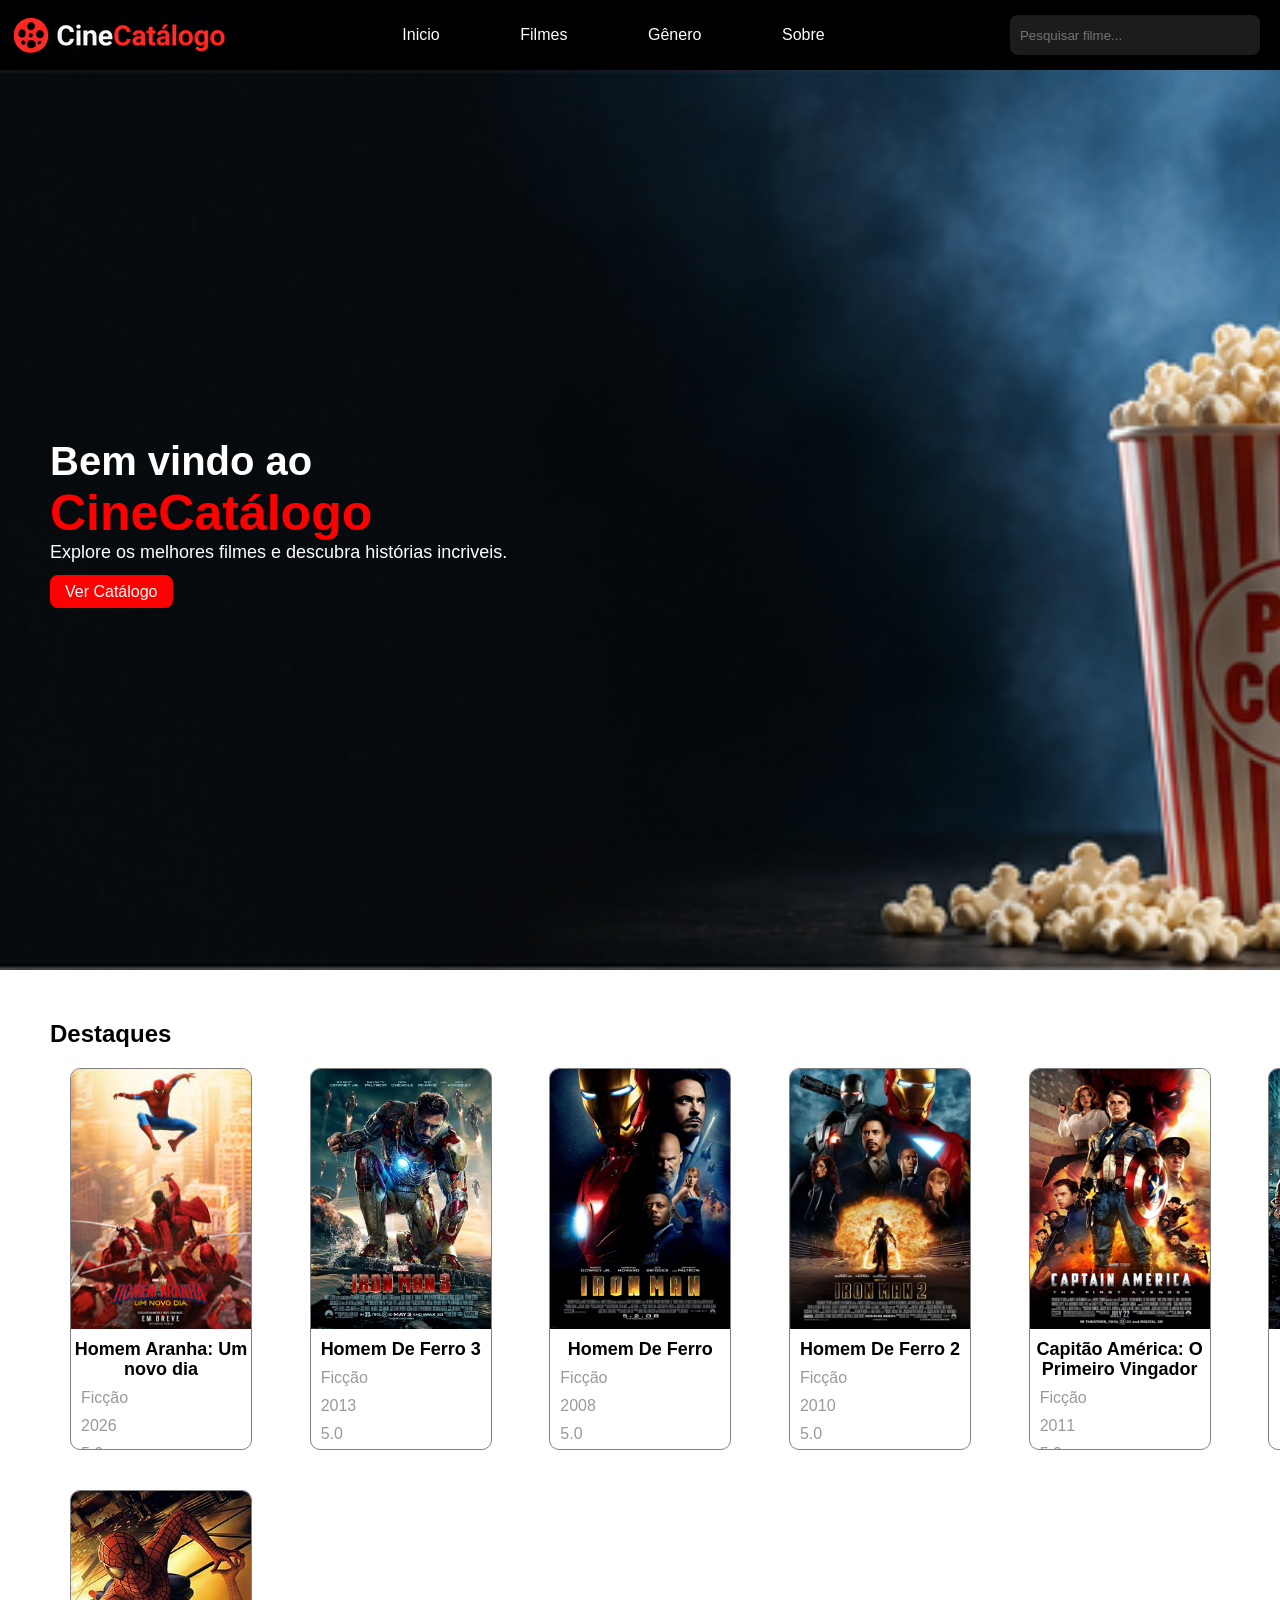
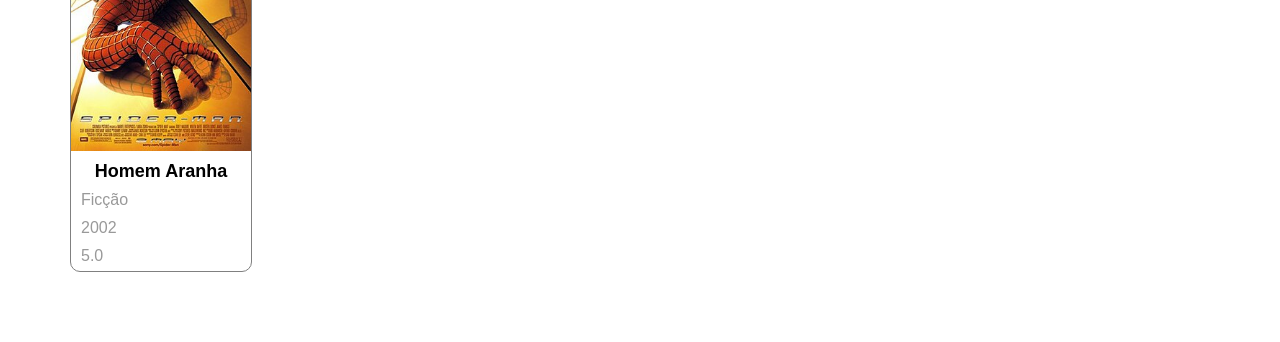
==== Filmes #14/index.html @ d489cab9 "Add files via upload" ====
<html>
<head>
	<title>Cine Catalogo</title>
	<link rel="stylesheet" href="style.css">
</head>

<body>
	<header>
	 <div class="logo">
	 	<img src="images/logo-cine.png">
	 </div>
	<ul>
		<li><a href="#">Inicio</a></li>
		<li><a href="#">Filmes</a></li>
		<li><a href="#">Gênero</a></li>
		<li><a href="#">Sobre</a></li>
	</ul>
	<div class="pesquisa">
		<input type="text" placeholder="Pesquisar filme...">
	</div>	
		</header>
	<main>
		<div class="slide">

			<div class="descricao-slide">

		<h3>Bem vindo ao</h3>
                <h2>CineCatálogo</h2>
                <p>Explore os melhores filmes e descubra histórias incriveis.</p>
                <a href="#">Ver Catálogo</a>

			</div>

		</div>
		

		<div class="catalogo">
			
			<ul>
            <div class="destaque-vertodos">
		<h2>Destaques</h2>
		<a href="#"><strong>Ver todos</strong></a>
			    </div>
				<li>
					<img src="images/homemaranha.jpeg"/>
					<h2>Homem Aranha: Um novo dia</h2>
					<div class="categoria">Ficção</div>
					<div class="lancamento">2026</div>
					<div class="avaliacao">5.0</div>
				</li>
				<li>
					<img src="images/Iron_Man_3_poster.jpg"/>
					<h2>Homem De Ferro 3</h2>
					<div class="categoria">Ficção</div>
					<div class="lancamento">2013</div>
					<div class="avaliacao">5.0</div>
				</li>
				<li>
					<img src="images/Iron_Man_poster.jpg"/>
					<h2>Homem De Ferro</h2>
					<div class="categoria">Ficção</div>
					<div class="lancamento">2008</div>
					<div class="avaliacao">5.0</div>
				</li>
				<li>
					<img src="images/Iron_Man_2_poster.jpg"/>
					<h2>Homem De Ferro 2</h2>
					<div class="categoria">Ficção</div>
					<div class="lancamento">2010</div>
					<div class="avaliacao">5.0</div>
				</li>
				<li>
					<img src="images/Capitão_América_1.jpg"/>
					<h2>Capitão América: O Primeiro Vingador</h2>
					<div class="categoria">Ficção</div>
					<div class="lancamento">2011</div>
					<div class="avaliacao">5.0</div>
				</li>
				<li>
					<img src="images/The_Avengers.jpg"/>
					<h2>Os Vingadores</h2>
					<div class="categoria">Ficção</div>
					<div class="lancamento">2012</div>
					<div class="avaliacao">5.0</div>
				</li>
				<li>
					<img src="images/Spider-Man_NWTH.jpg"/>
					<h2>Homem-Aranha: Sem Volta para Casa</h2>
					<div class="categoria">Ficção</div>
					<div class="lancamento">2021</div>
					<div class="avaliacao">5.0</div>
				</li>
				<li>
					<img src="images/Spider-Man_TM.jpg"/>
					<h2>Homem Aranha</h2>
					<div class="categoria">Ficção</div>
					<div class="lancamento">2002</div>
					<div class="avaliacao">5.0</div>
				</li>

			</ul>
		</div>

	</main>
</body>
</html>
---- Filmes #14/style.css ----
body{
	font-family:arial;
}
*{
	margin: 0; padding: 0;
}
header {
	height:70px;
	width: 100%;
	background:black;
	display: flex;
	justify-content: space-between;
	align-items: center;
}
ul {
	display: flex;
	justify-content: space-between;
	width: 33%;
}
header a{
	color: white;
	text-decoration: none;
}
header input{
	margin:20px;
	width: 250px;
	height: 40px;
	border-radius:8px;
	background-color: #1C1C1C;
	border: none;
	text-align: justify;
	color:white;
}
header input::placeholder{
	padding-left: 10px;
}



main .slide{
	background: url("images/banner-principal.png");
	width:100%;
	height: 100vh;
	background-repeat: no-repeat;
	background-size:cover;
	display:flex;
	align-items:center;
}
main .slide h3{
    	color: white;
  	font-size: 40px;
}
main .slide h2{
	color:red;
	font-size:50px;
}
main .slide p{
	color:white;
	font-size: 18px;
	margin-bottom: 20px;
}
main .slide a{
	text-decoration:none;
	color:white;
	background: red;
	padding:8px 15px;
	border-radius:8px;
}
main .descricao-slide {
	margin-left: 50px;
}
main .catalogo{
	margin:50px;
}
main .catalogo ul .destaque-vertodos{
	display:flex;
	justify-content: space-between;
	width: 100%;
}
main .catalogo ul .destaque-vertodos a{
	text-decoration:none;
	color: red;
}
main .catalogo ul li{
	width: 180px;
	height: 380px;
	border: 1px solid gray;
	overflow: hidden;
	border-radius: 10px;
    	margin: 20px;
}
main .catalogo ul li img{
	width: 100%;
	height: 260px;
}
main .catalogo ul li h2{
	font-size: 18px;
	text-align: center;
   	line-height: 20px;
	margin: 10px 0;
}
main .catalogo ul li .categoria{
	color: #999;
	padding:0 0 10px 10px;
}
main .catalogo ul li .lancamento{
	color: #999;
	padding:0 0 10px 10px;	
}
main .catalogo ul li .avaliacao{
	color: #999;
	padding:0 0 10px 10px;
}
main .catalogo ul{
	width: 1660px;
    	display: flex;
  	flex-wrap: wrap;
 	margin: 0 auto;
}
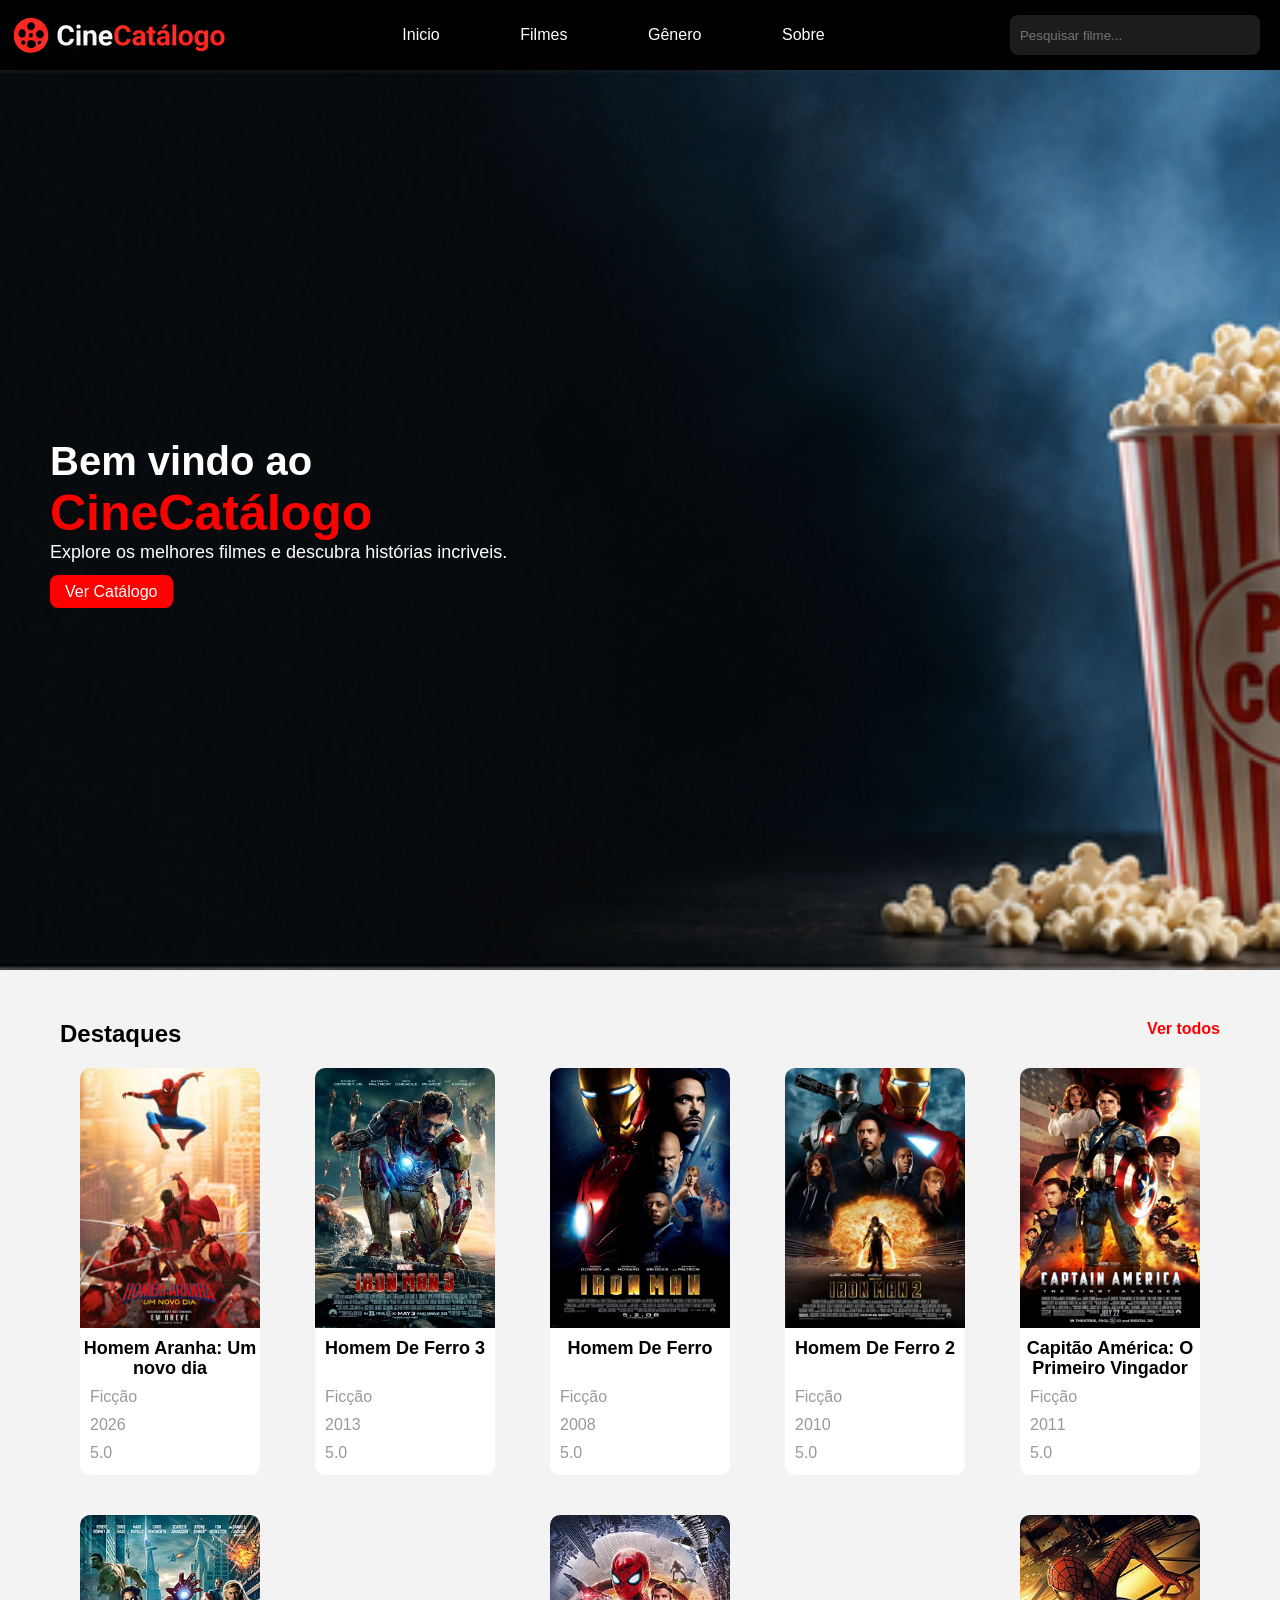
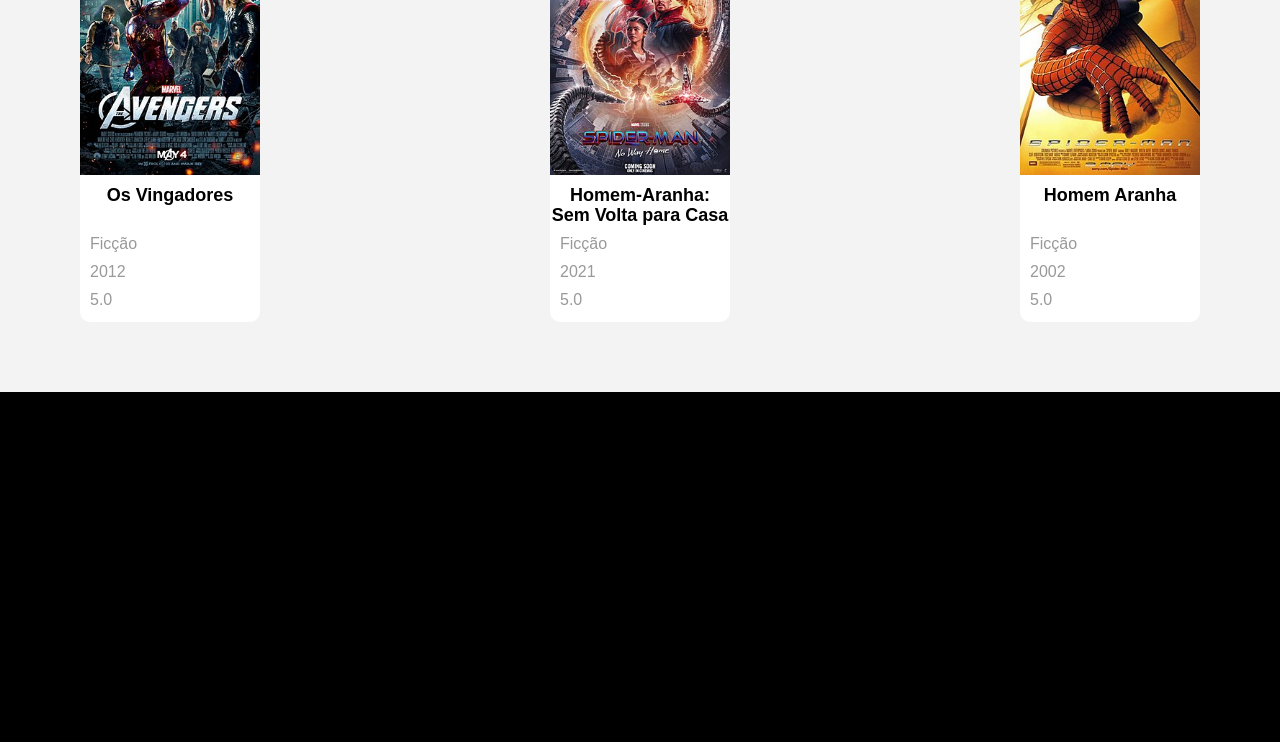
==== commit 67e922e7: "Add files via upload" ====
--- a/Filmes #14/index.html
+++ b/Filmes #14/index.html
@@ -102,5 +102,10 @@
 		</div>
 
 	</main>
-</body>
+
+	<footer>
+		
+	</footer>
+
+		</body>
 </html>
--- a/Filmes #14/style.css
+++ b/Filmes #14/style.css
@@ -1,7 +1,8 @@
 
 
 body{
-	font-family:arial;
+	font-family: "Arial";
+	background: #f3f3f3;
 }
 *{
 	margin: 0; padding: 0;
@@ -85,11 +86,11 @@
 }
 main .catalogo ul li{
 	width: 180px;
-	height: 380px;
-	border: 1px solid gray;
+	height: 407px;
 	overflow: hidden;
 	border-radius: 10px;
-    	margin: 20px;
+	margin: 20px;
+	background: #ffffff;
 }
 main .catalogo ul li img{
 	width: 100%;
@@ -98,8 +99,9 @@
 main .catalogo ul li h2{
 	font-size: 18px;
 	text-align: center;
-   	line-height: 20px;
+	line-height: 20px;
 	margin: 10px 0;
+	height: 40px;
 }
 main .catalogo ul li .categoria{
 	color: #999;
@@ -114,8 +116,13 @@
 	padding:0 0 10px 10px;
 }
 main .catalogo ul{
-	width: 1660px;
+	width: 1160px;
     	display: flex;
   	flex-wrap: wrap;
  	margin: 0 auto;
 }
+footer{
+	background: #000;
+	height: 350px;
+	width: 100%;
+}
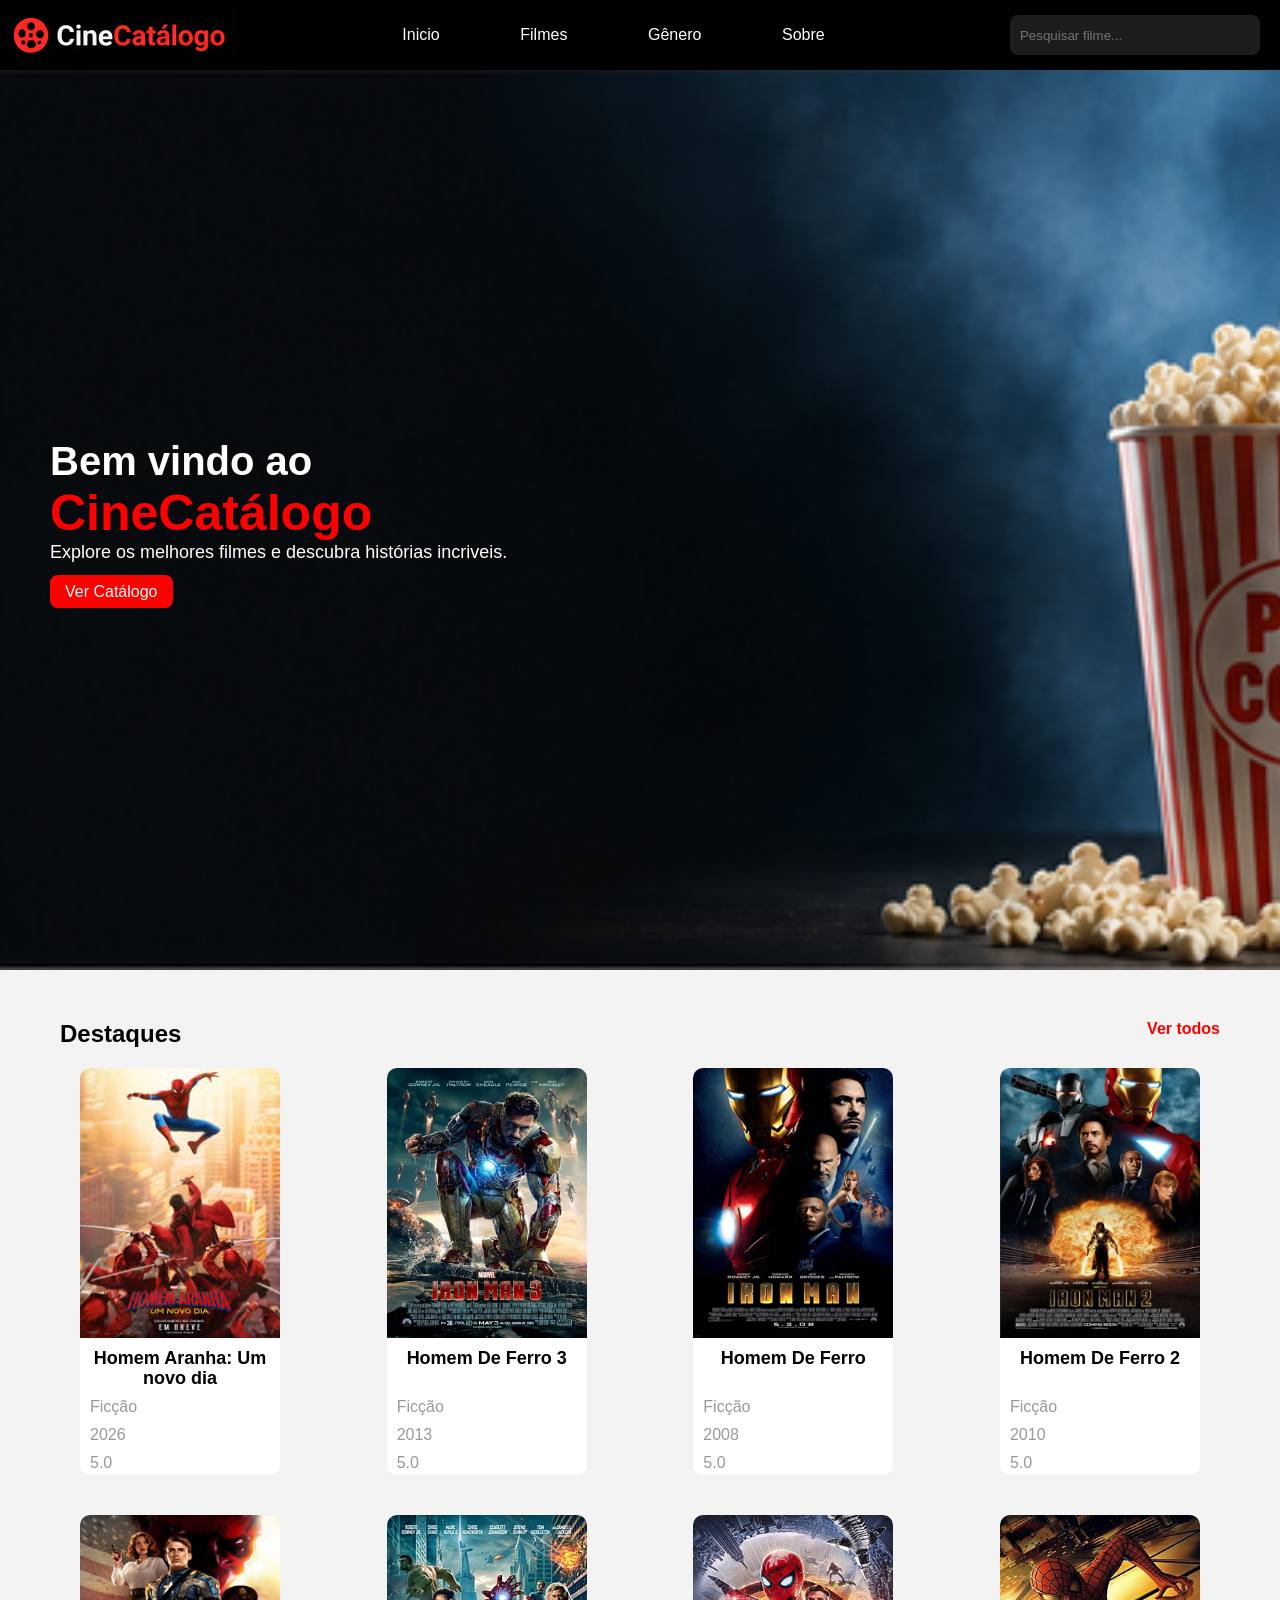
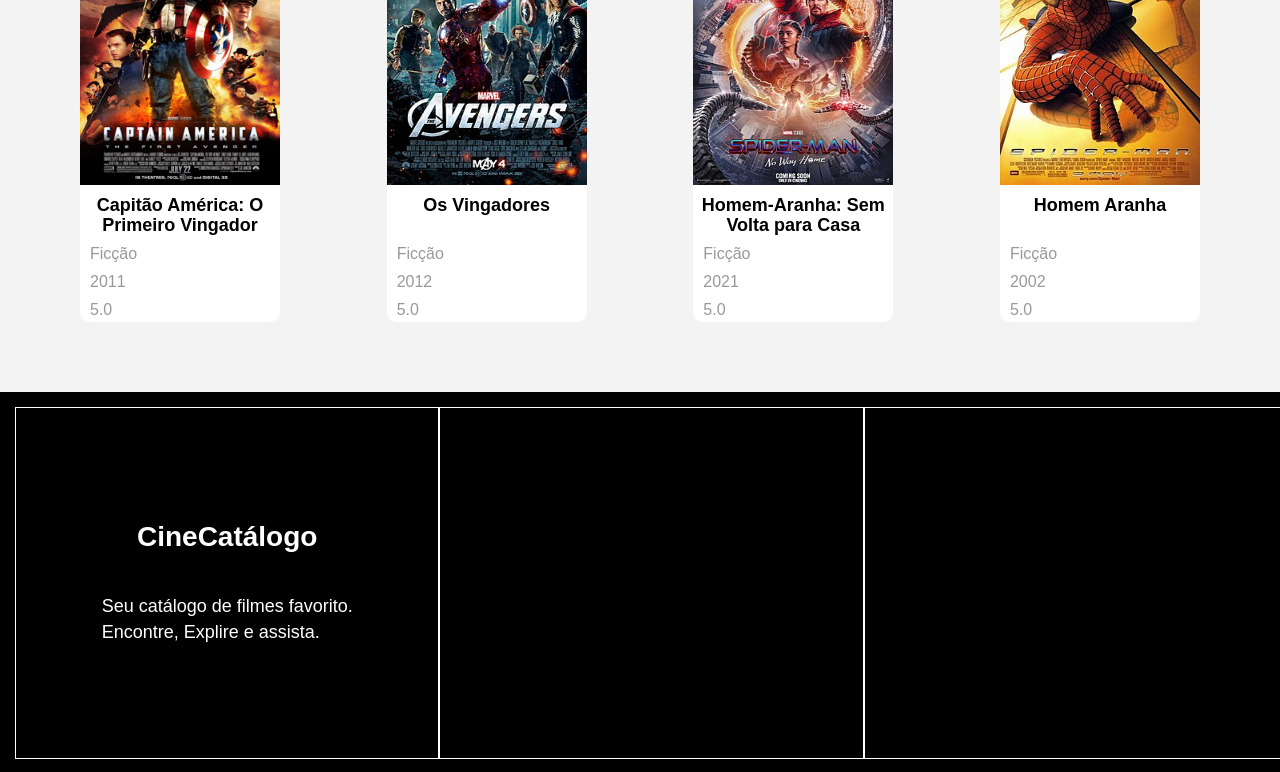
==== commit 6a914457: "Add files via upload" ====
--- a/Filmes #14/index.html
+++ b/Filmes #14/index.html
@@ -104,7 +104,14 @@
 	</main>
 
 	<footer>
-		
+            <div class="sobre">
+                <h2>CineCatálogo</h2>
+                <p>Seu catálogo de filmes favorito. <br>
+                Encontre, Explire e assista.</p>
+            </div>
+
+            <div class="menu"></div>
+            <div class="categoria"></div>
 	</footer>
 
 		</body>
--- a/Filmes #14/style.css
+++ b/Filmes #14/style.css
@@ -85,7 +85,7 @@
 	color: red;
 }
 main .catalogo ul li{
-	width: 180px;
+	width: 200px;
 	height: 407px;
 	overflow: hidden;
 	border-radius: 10px;
@@ -94,7 +94,7 @@
 }
 main .catalogo ul li img{
 	width: 100%;
-	height: 260px;
+	height: 270px;
 }
 main .catalogo ul li h2{
 	font-size: 18px;
@@ -117,7 +117,7 @@
 }
 main .catalogo ul{
 	width: 1160px;
-    	display: flex;
+    display: flex;
   	flex-wrap: wrap;
  	margin: 0 auto;
 }
@@ -125,4 +125,27 @@
 	background: #000;
 	height: 350px;
 	width: 100%;
-}+    display: flex;
+    padding: 15px;
+}
+footer div{
+    width: 33%;
+    height:350px;
+    border: 1px solid #fff;
+}
+footer .sobre{
+    color:white;
+    display:flex;
+    flex-direction:column;
+    justify-content:center;
+    align-items:center;
+}
+footer h2{
+    font-size: 28px;
+    margin:20px;
+}
+footer p{
+    font-size: 18px;
+    line-height: 26px;
+    margin:20px;
+}
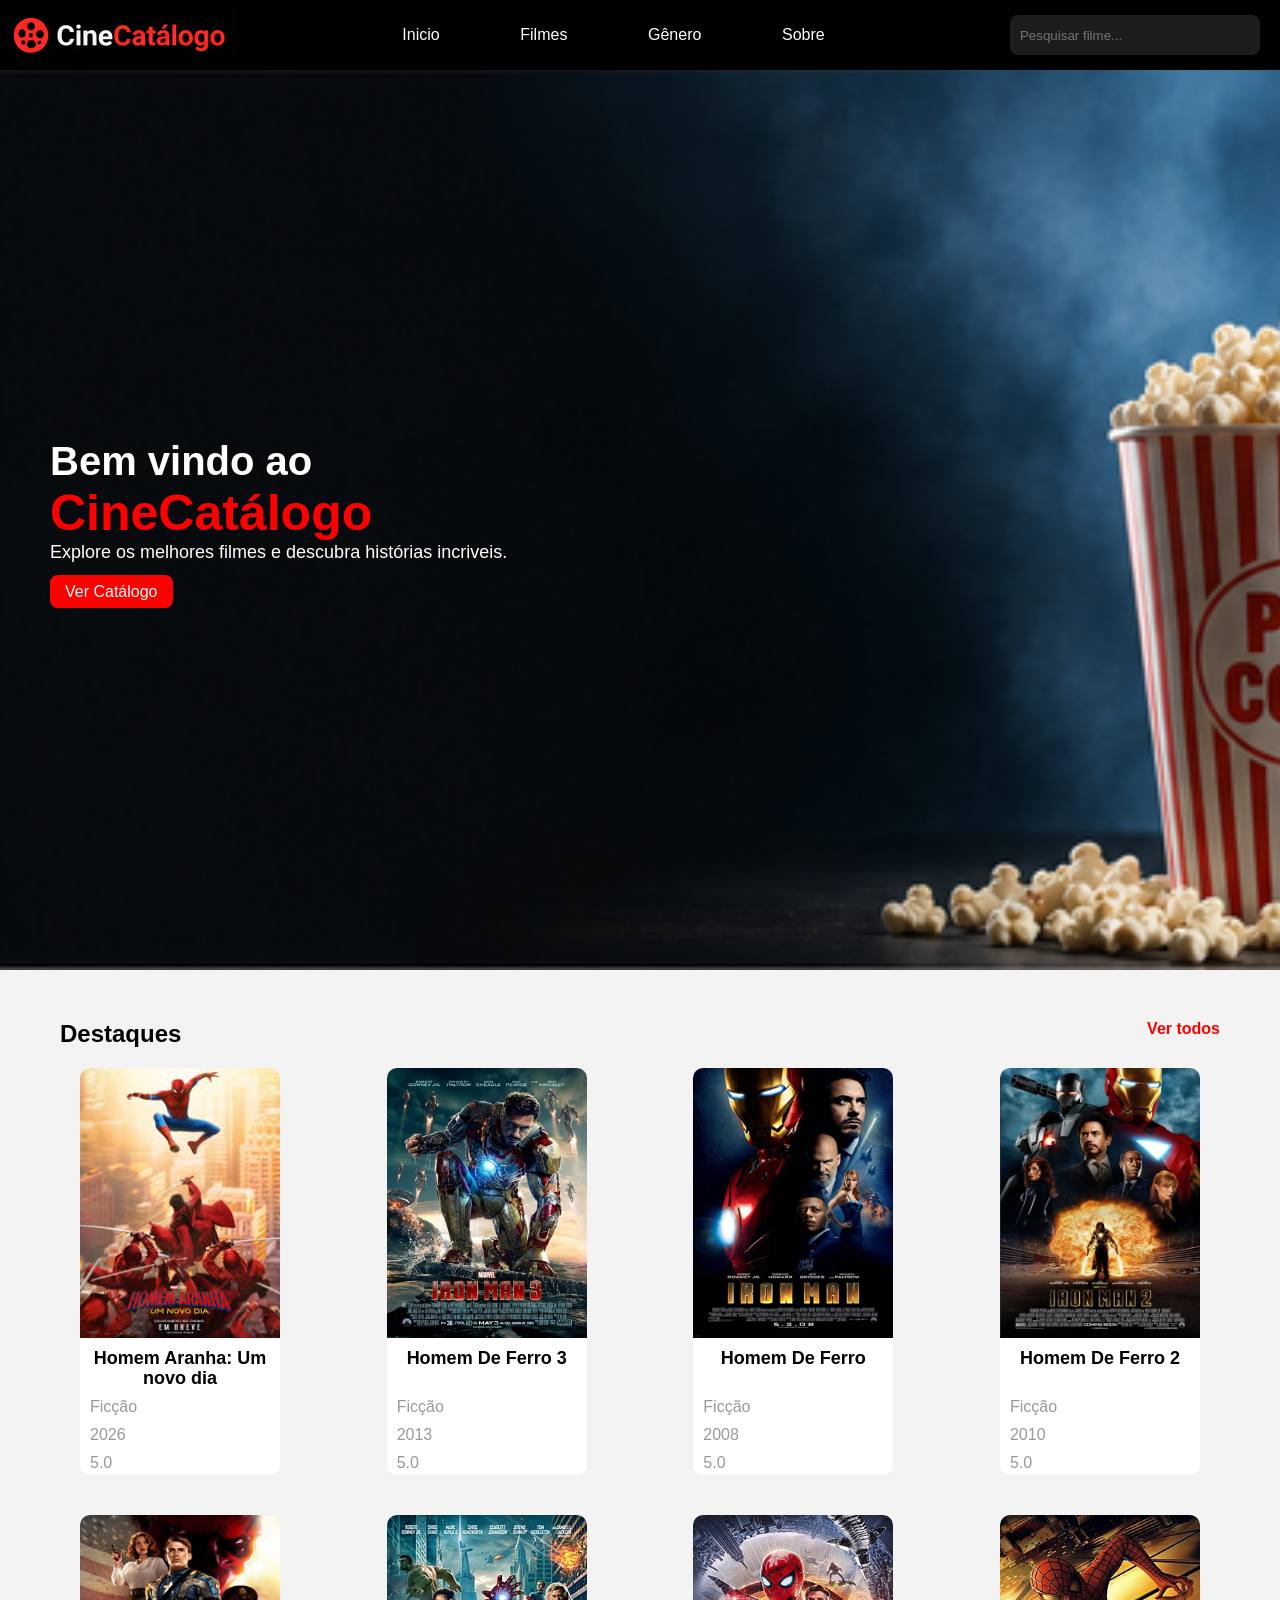
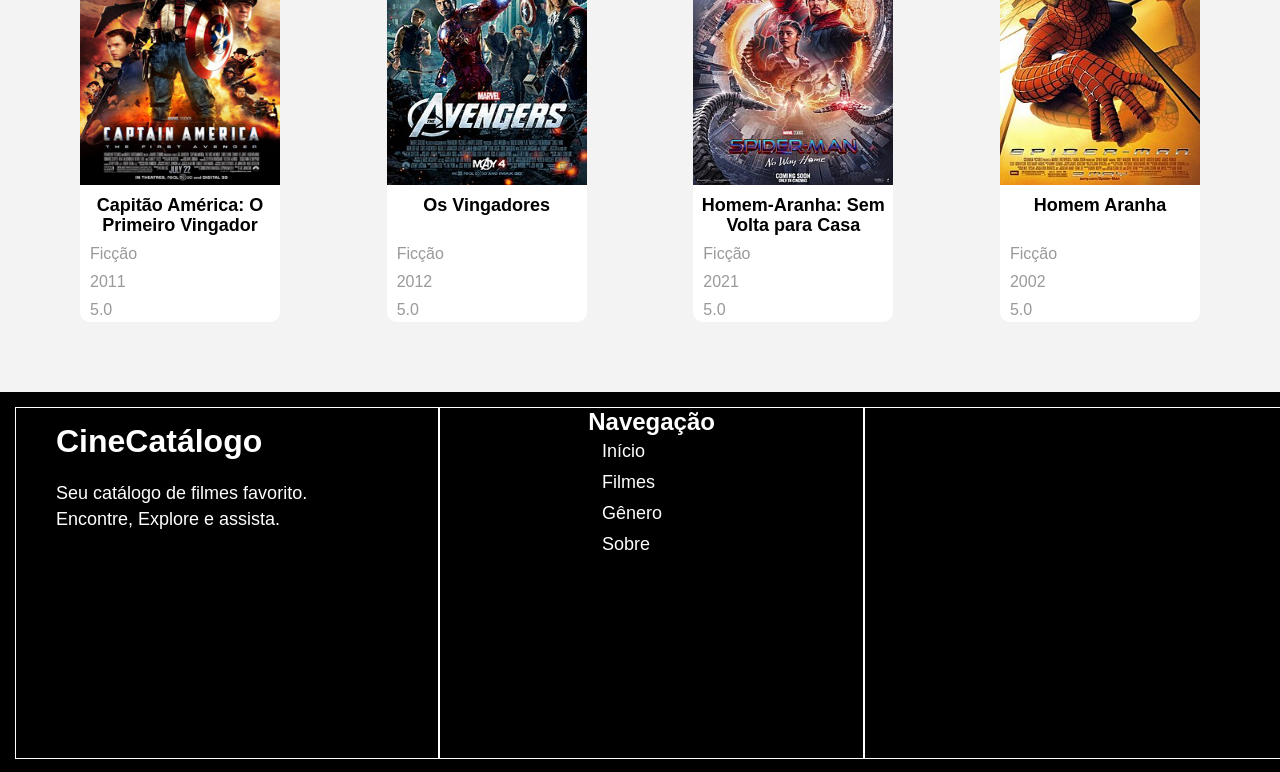
==== commit 37002257: "Add files via upload" ====
--- a/Filmes #14/index.html
+++ b/Filmes #14/index.html
@@ -107,10 +107,18 @@
             <div class="sobre">
                 <h2>CineCatálogo</h2>
                 <p>Seu catálogo de filmes favorito. <br>
-                Encontre, Explire e assista.</p>
+                Encontre, Explore e assista.</p>
             </div>
 
-            <div class="menu"></div>
+            <div class="menu">
+                <h2>Navegação</h2>
+                <ul>
+                    <li><a href="#">Início</a></li>
+                    <li><a href="#">Filmes</a></li>
+                    <li><a href="#">Gênero</a></li>
+                    <li><a href="#">Sobre</a></li>
+                </ul>
+            </div>
             <div class="categoria"></div>
 	</footer>
 
--- a/Filmes #14/style.css
+++ b/Filmes #14/style.css
@@ -127,6 +127,7 @@
 	width: 100%;
     display: flex;
     padding: 15px;
+    color:white;
 }
 footer div{
     width: 33%;
@@ -134,18 +135,37 @@
     border: 1px solid #fff;
 }
 footer .sobre{
-    color:white;
     display:flex;
     flex-direction:column;
-    justify-content:center;
-    align-items:center;
 }
-footer h2{
-    font-size: 28px;
-    margin:20px;
+footer .sobre h2{
+    font-size: 32px;
+    margin: 15px 0 0 40px;
 }
-footer p{
+footer .sobre p{
     font-size: 18px;
     line-height: 26px;
-    margin:20px;
+    margin: 20px 0 0 40px;
 }
+
+footer .menu{
+    display: flex;
+    align-items:center;
+    flex-direction: column;
+}
+footer .menu ul{
+    display: flex;
+    flex-direction: column;
+}
+footer .menu ul li{
+    list-style:none;
+    margin: 5px 0 5px 20px;
+}
+footer .menu ul a{
+    color:white;
+    text-decoration: none;
+    font-size: 18px;
+}
+footer .menu ul li a:hover{
+    color: red;
+}
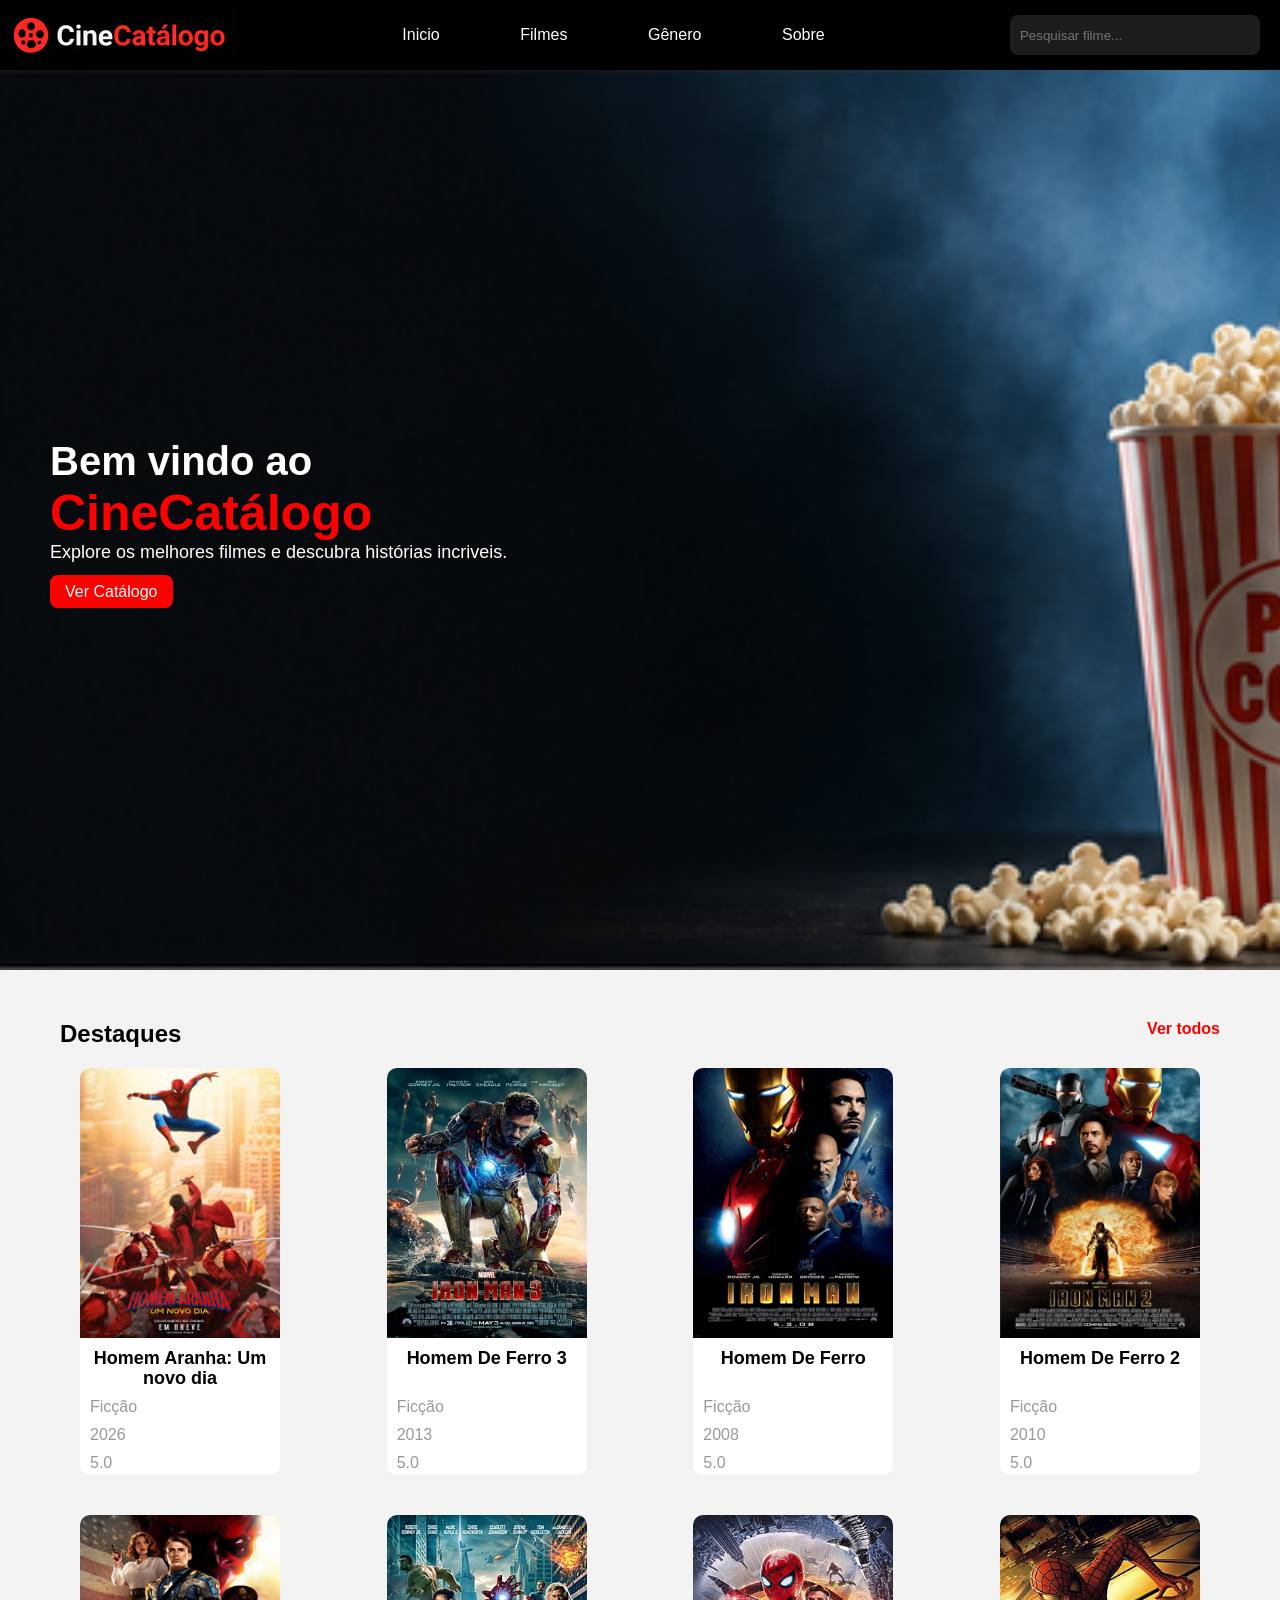
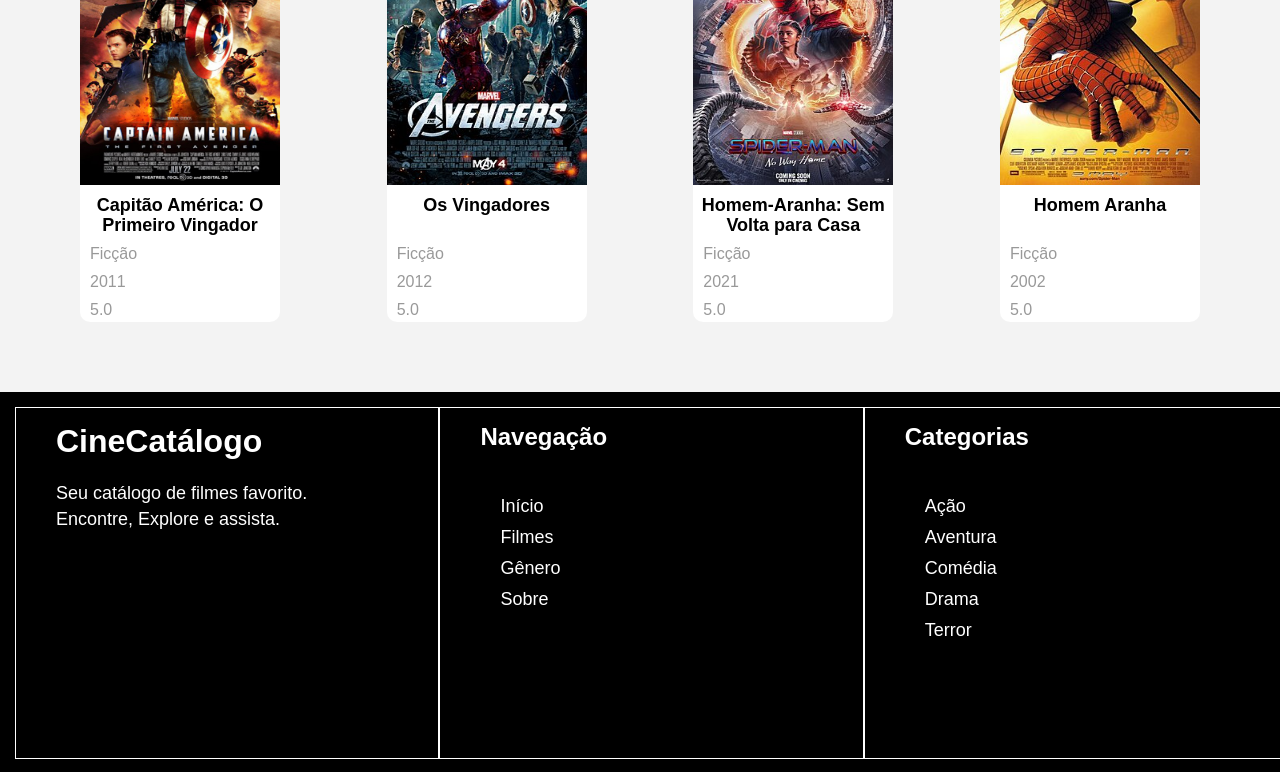
==== commit d8604e85: "Add files via upload" ====
--- a/Filmes #14/index.html
+++ b/Filmes #14/index.html
@@ -119,7 +119,16 @@
                     <li><a href="#">Sobre</a></li>
                 </ul>
             </div>
-            <div class="categoria"></div>
+            <div class="categoria">
+                <h2>Categorias</h2>
+                <ul>
+                    <li><a href="#">Ação</a></li>
+                    <li><a href="#">Aventura</a></li>
+                    <li><a href="#">Comédia</a></li>
+                    <li><a href="#">Drama</a></li>
+                    <li><a href="#">Terror</a></li>
+                </ul>
+            </div>
 	</footer>
 
 		</body>
--- a/Filmes #14/style.css
+++ b/Filmes #14/style.css
@@ -134,10 +134,6 @@
     height:350px;
     border: 1px solid #fff;
 }
-footer .sobre{
-    display:flex;
-    flex-direction:column;
-}
 footer .sobre h2{
     font-size: 32px;
     margin: 15px 0 0 40px;
@@ -147,15 +143,13 @@
     line-height: 26px;
     margin: 20px 0 0 40px;
 }
-
-footer .menu{
-    display: flex;
-    align-items:center;
-    flex-direction: column;
+footer .menu h2{
+    margin: 15px 0 0 40px;
 }
 footer .menu ul{
     display: flex;
     flex-direction: column;
+    margin: 40px;
 }
 footer .menu ul li{
     list-style:none;
@@ -166,6 +160,24 @@
     text-decoration: none;
     font-size: 18px;
 }
+footer .categoria h2{
+    margin: 15px 0 0 40px;
+}
 footer .menu ul li a:hover{
     color: red;
 }
+footer .categoria ul{
+    display:flex;
+    flex-direction:column;
+    margin:40px;
+}
+footer .categoria  ul li{
+    list-style:none;
+    margin: 5px 0 5px 20px;
+}
+footer .categoria ul a{
+    text-decoration: none;
+    font-size: 18px;
+    color:white;
+}
+
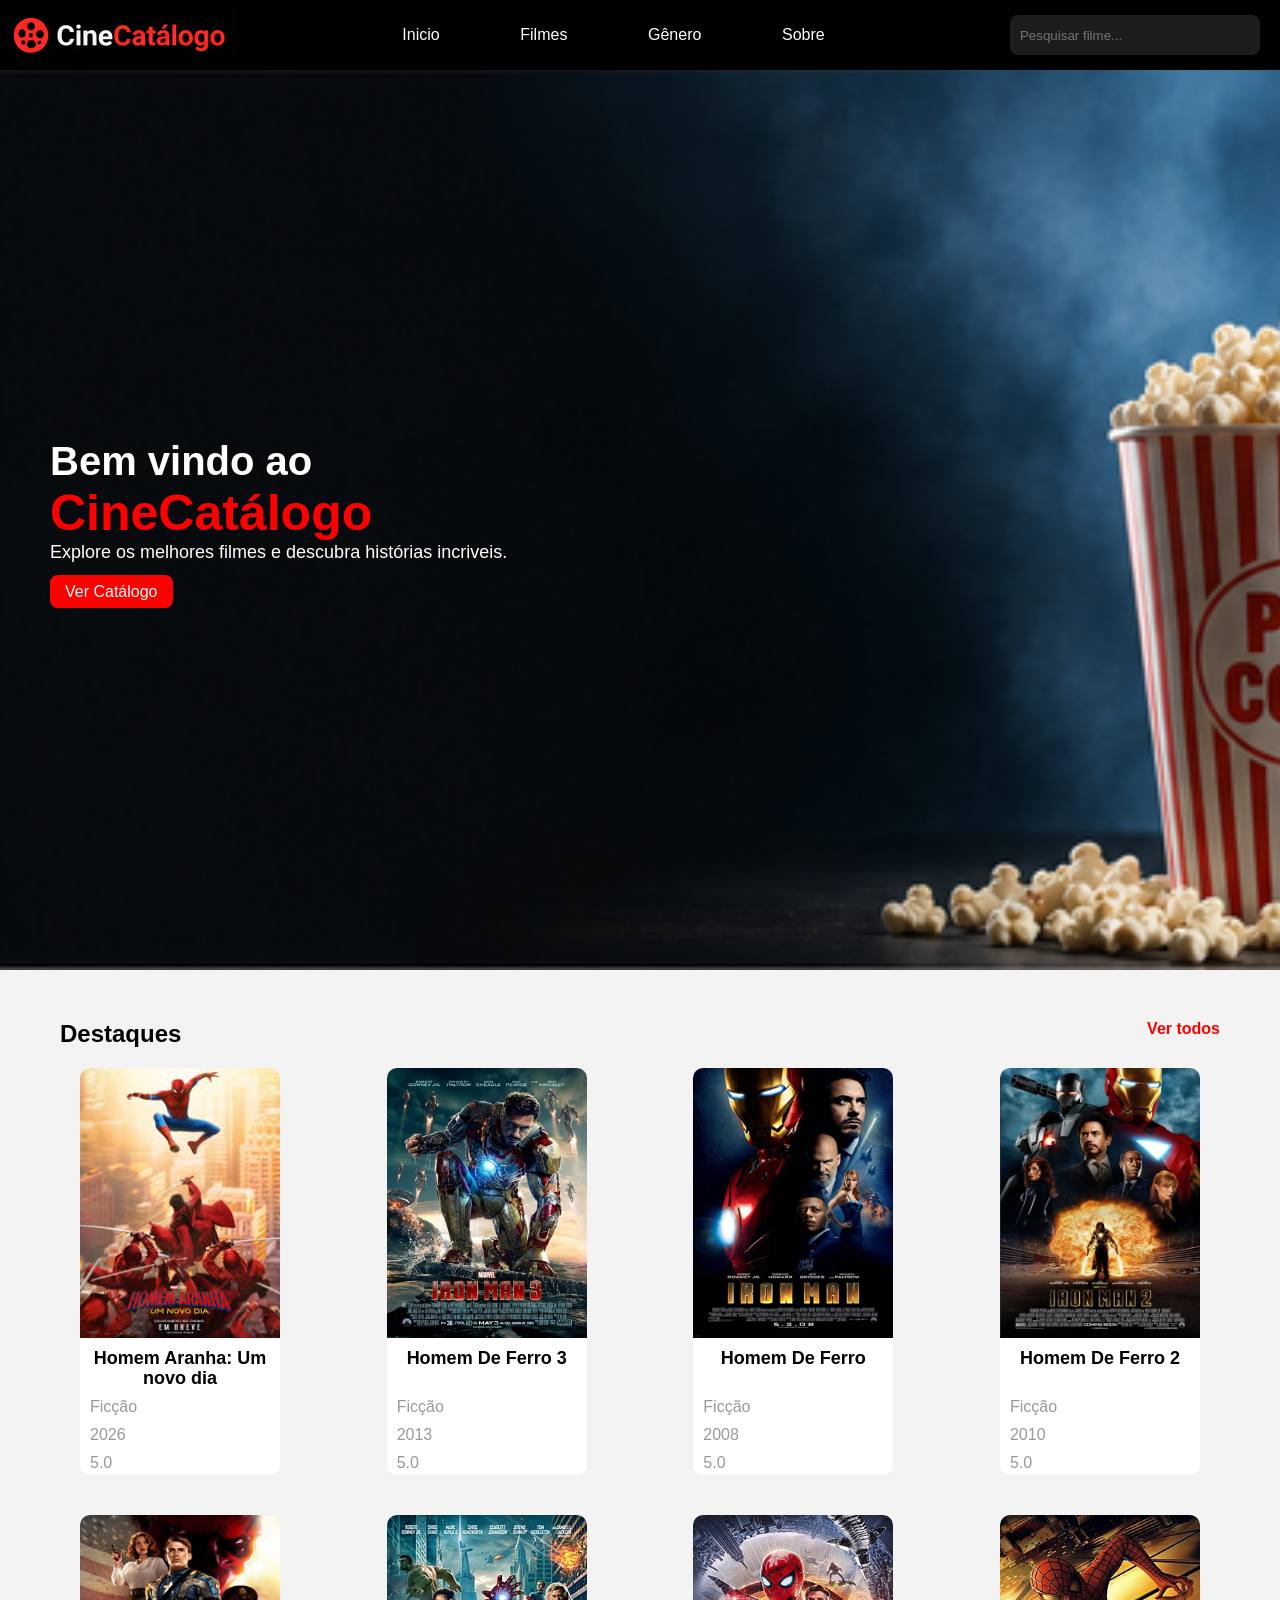
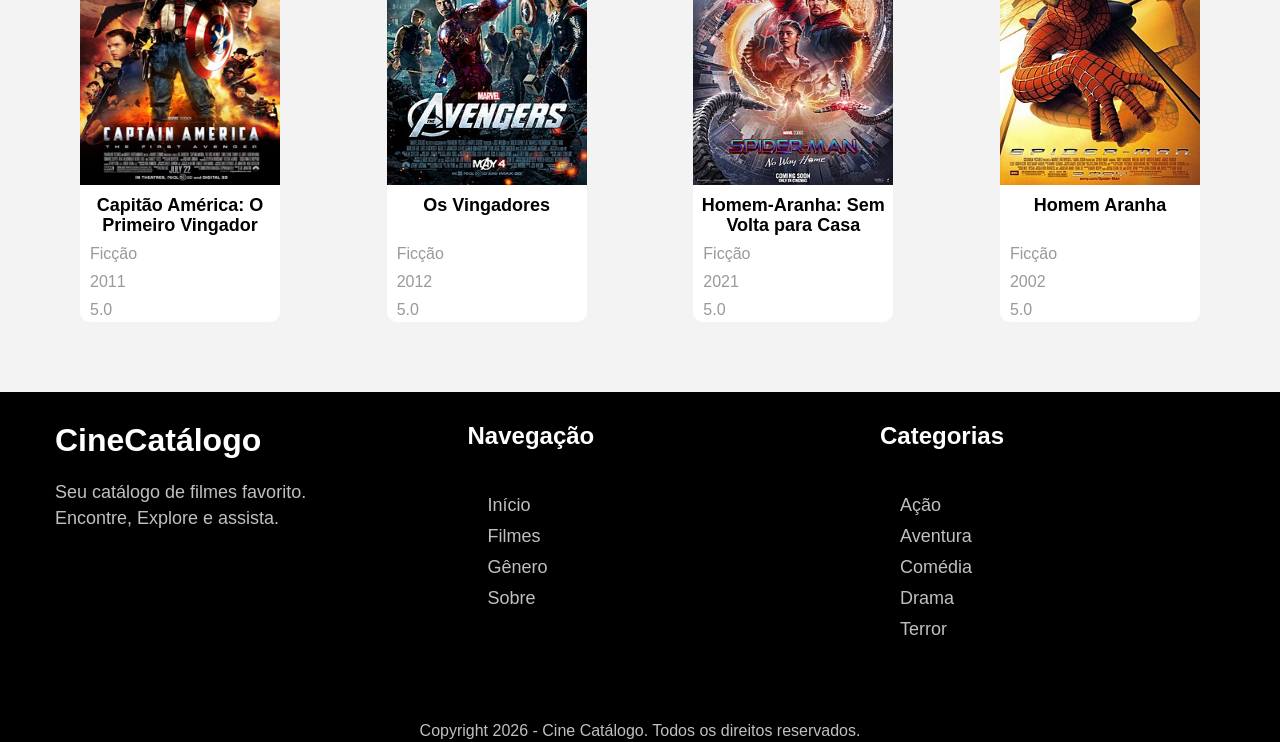
==== commit af434bf6: "Add files via upload" ====
--- a/Filmes #14/index.html
+++ b/Filmes #14/index.html
@@ -43,56 +43,56 @@
 			    </div>
 				<li>
 					<img src="images/homemaranha.jpeg"/>
-					<h2>Homem Aranha: Um novo dia</h2>
+					<h2><a href="#">Homem Aranha: Um novo dia</a></h2>
 					<div class="categoria">Ficção</div>
 					<div class="lancamento">2026</div>
 					<div class="avaliacao">5.0</div>
 				</li>
 				<li>
 					<img src="images/Iron_Man_3_poster.jpg"/>
-					<h2>Homem De Ferro 3</h2>
+					<h2><a href="#">Homem De Ferro 3</a></h2>
 					<div class="categoria">Ficção</div>
 					<div class="lancamento">2013</div>
 					<div class="avaliacao">5.0</div>
 				</li>
 				<li>
 					<img src="images/Iron_Man_poster.jpg"/>
-					<h2>Homem De Ferro</h2>
+					<h2><a href="#">Homem De Ferro</a></h2>
 					<div class="categoria">Ficção</div>
 					<div class="lancamento">2008</div>
 					<div class="avaliacao">5.0</div>
 				</li>
 				<li>
 					<img src="images/Iron_Man_2_poster.jpg"/>
-					<h2>Homem De Ferro 2</h2>
+					<h2><a href="#">Homem De Ferro 2</a></h2>
 					<div class="categoria">Ficção</div>
 					<div class="lancamento">2010</div>
 					<div class="avaliacao">5.0</div>
 				</li>
 				<li>
 					<img src="images/Capitão_América_1.jpg"/>
-					<h2>Capitão América: O Primeiro Vingador</h2>
+					<h2><a href="#">Capitão América: O Primeiro Vingador</a></h2>
 					<div class="categoria">Ficção</div>
 					<div class="lancamento">2011</div>
 					<div class="avaliacao">5.0</div>
 				</li>
 				<li>
 					<img src="images/The_Avengers.jpg"/>
-					<h2>Os Vingadores</h2>
+					<h2><a href="#">Os Vingadores</a></h2>
 					<div class="categoria">Ficção</div>
 					<div class="lancamento">2012</div>
 					<div class="avaliacao">5.0</div>
 				</li>
 				<li>
 					<img src="images/Spider-Man_NWTH.jpg"/>
-					<h2>Homem-Aranha: Sem Volta para Casa</h2>
+					<h2><a href="#">Homem-Aranha: Sem Volta para Casa</a></h2>
 					<div class="categoria">Ficção</div>
 					<div class="lancamento">2021</div>
 					<div class="avaliacao">5.0</div>
 				</li>
 				<li>
 					<img src="images/Spider-Man_TM.jpg"/>
-					<h2>Homem Aranha</h2>
+					<h2><a href="#">Homem Aranha</a></h2>
 					<div class="categoria">Ficção</div>
 					<div class="lancamento">2002</div>
 					<div class="avaliacao">5.0</div>
@@ -129,6 +129,7 @@
                     <li><a href="#">Terror</a></li>
                 </ul>
             </div>
+				<p class="copyright">Copyright 2026 - Cine Catálogo. Todos os direitos reservados.</p>
 	</footer>
 
 		</body>
--- a/Filmes #14/style.css
+++ b/Filmes #14/style.css
@@ -92,6 +92,10 @@
 	margin: 20px;
 	background: #ffffff;
 }
+main .catalogo ul li:hover{
+	box-shadow: 1px 1px 5px 2px #00000030;
+	cursor: pointer;
+}
 main .catalogo ul li img{
 	width: 100%;
 	height: 270px;
@@ -103,6 +107,13 @@
 	margin: 10px 0;
 	height: 40px;
 }
+main .catalogo ul li h2 a{
+    text-decoration: none;
+	color:black;
+}
+main .catalogo ul li h2 a:hover{
+	color:red;
+}
 main .catalogo ul li .categoria{
 	color: #999;
 	padding:0 0 10px 10px;
@@ -128,17 +139,19 @@
     display: flex;
     padding: 15px;
     color:white;
+	box-sizing: border-box;
+	flex-wrap:wrap;
 }
 footer div{
     width: 33%;
-    height:350px;
-    border: 1px solid #fff;
+    height:315px;
 }
 footer .sobre h2{
     font-size: 32px;
     margin: 15px 0 0 40px;
 }
 footer .sobre p{
+	color:#C0C0C0;
     font-size: 18px;
     line-height: 26px;
     margin: 20px 0 0 40px;
@@ -156,7 +169,7 @@
     margin: 5px 0 5px 20px;
 }
 footer .menu ul a{
-    color:white;
+    color:#C0C0C0;
     text-decoration: none;
     font-size: 18px;
 }
@@ -178,6 +191,14 @@
 footer .categoria ul a{
     text-decoration: none;
     font-size: 18px;
-    color:white;
-}
-
+    color:#C0C0C0;
+}
+footer .categoria ul li a:hover{
+	color:red;
+}
+footer .copyright{
+	color:#C0C0C0;
+	width:100%;
+	display:flex;
+	justify-content:center;
+}
